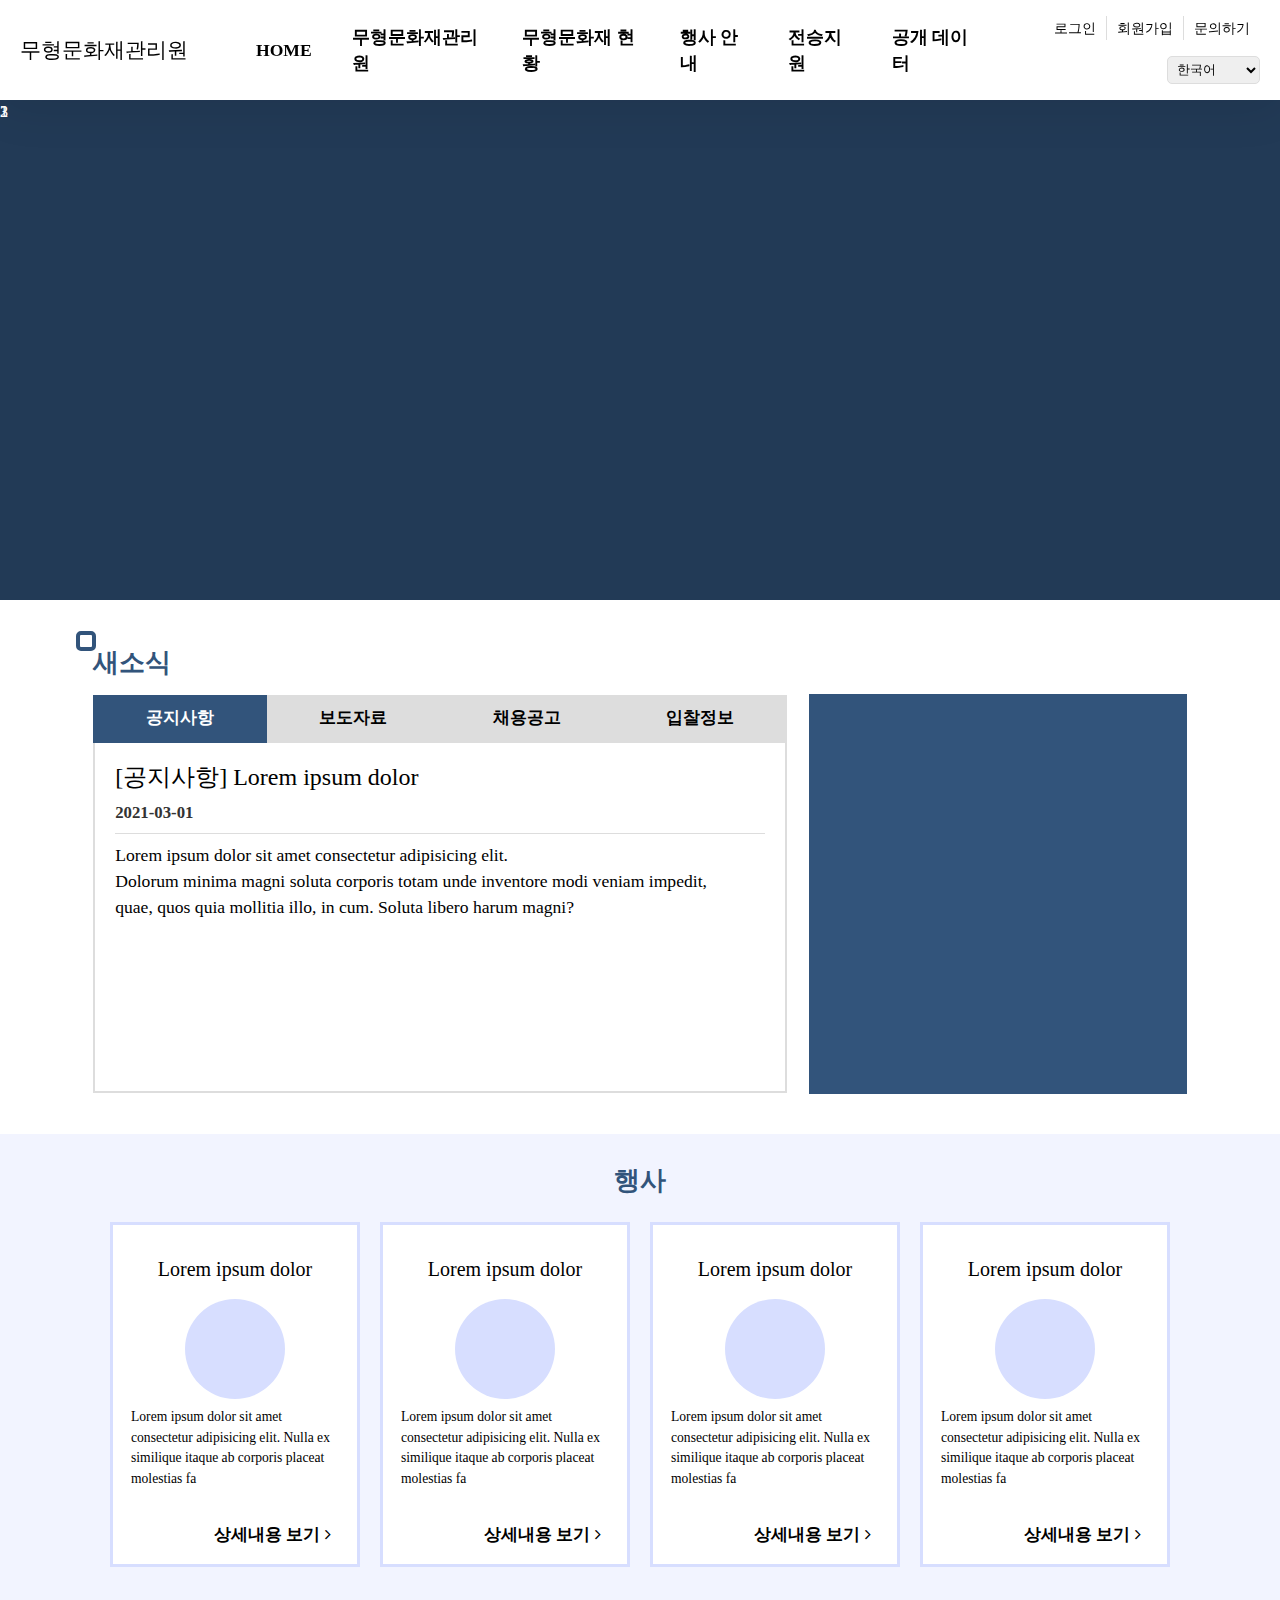
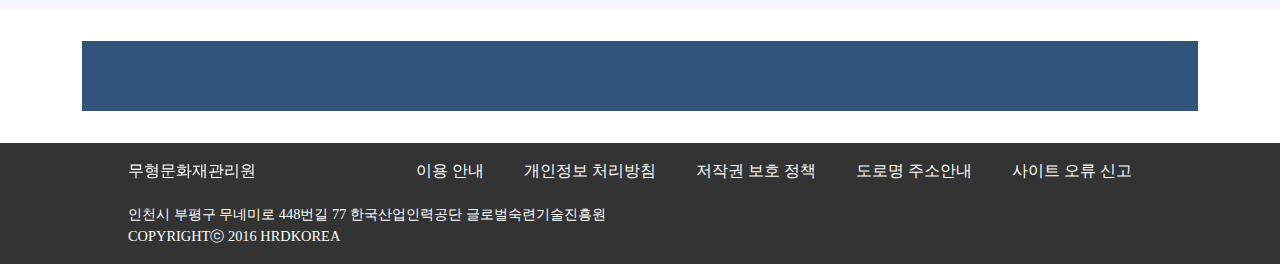
==== index.html @ b8578ac3 "history page" ====
<!DOCTYPE html>
<html lang="ko">
<head>
    <meta charset="UTF-8">
    <meta name="viewport" content="width=device-width, initial-scale=1.0">
    <title>무형문화재관리원</title>

    <!-- 부트스트랩 -->
    <link rel="stylesheet" href="resource/bootstrap/css/bootstrap.min.css">
    <!-- /부트스트랩 -->

    <!-- 폰트어썸 -->
    <link rel="stylesheet" href="resource/fontawesome/css/font-awesome.css">
    <!-- /폰트어썸 -->

    <!-- 스타일 -->
    <link rel="stylesheet" href="resource/css/style.css">
    <!-- /스타일 -->

</head>
<body>
    <div id="wrap">
        <!-- 헤더 -->
        <input type="checkbox" name="menu_open" id="menu_open" hidden>
        <header class="d-flex justify-content-between align-items-center">
            <a href="#" id="logo">무형문화재관리원</a>
            <!-- 네비게이션 -->
            <nav>
                <ul class="d-flex m-0 p-0">
                    <li class="nav_dep1">
                        <a href="index.html">HOME</a>
                    </li>
                    <li class="nav_dep1">
                        <a href="#">무형문화재관리원</a>
                        <ul class="nav_dep2">
                            <li><a href="#">소개</a></li>
                            <li>
                                <a href="#">일반현황</a>
                                <ul class="nav_dep3">
                                    <li><a href="#">설립목적</a></li>
                                    <li><a href="history.html">연혁</a></li>
                                    <li><a href="#">역할</a></li>
                                </ul>
                            </li>
                            <li><a href="#">주요업무계획</a></li>
                            <li><a href="#">조직 및 구성</a></li>
                            <li><a href="phone.html">전화번호</a></li>
                        </ul>
                    </li>
                    <li class="nav_dep1">
                        <a href="culture.html">무형문화재 현황</a>
                        <ul class="nav_dep2">
                            <li><a href="#">전통 공연ㆍ예술</a></li>
                            <li><a href="#">전통기술</a></li>
                            <li><a href="#">전통지식</a></li>
                            <li><a href="#">구전 전통 및 표현</a></li>
                            <li><a href="#">전통 생활관습</a></li>
                            <li><a href="#">의례ㆍ의식</a></li>
                            <li><a href="#">전통 놀이ㆍ무예</a></li>
                            <li><a href="sub1.html">전체 현황</a></li>
                        </ul>
                    </li>
                    <li class="nav_dep1">
                        <a href="#">행사 안내</a>
                        <ul class="nav_dep2">
                            <li>
                                <a href="#">공연</a>
                                <ul class="nav_dep3">
                                    <li><a href="sub2.html">월간 공연 일정</a></li>
                                    <li><a href="#">연간 공연 일정</a></li>
                                </ul>
                            </li>
                            <li>
                                <a href="#">전시</a>
                                <ul class="nav_dep3">
                                    <li><a href="#">관람 안내</a></li>
                                    <li><a href="#">전시실</a></li>
                                    <li><a href="#">디지털 체험관</a></li>
                                    <li><a href="#">기획 전시실</a></li>
                                </ul>
                            </li>
                            <li>
                                <a href="#">교육</a>
                                <ul class="nav_dep3">
                                    <li><a href="#">전문 교육</a></li>
                                    <li><a href="#">사회 교육</a></li>
                                    <li><a href="#">연간 교육일정</a></li>
                                </ul>
                            </li>
                        </ul>
                    </li>
                    <li class="nav_dep1">
                        <a href="#">전승지원</a>
                        <ul class="nav_dep2">
                            <li><a href="#">공방</a></li>
                            <li><a href="#">공예품 갤러리</a></li>
                            <li><a href="#">전수교육관 현황</a></li>
                        </ul>
                    </li>
                    <li class="nav_dep1">
                        <a href="#">공개 데이터</a>
                        <ul class="nav_dep2">
                            <li><a href="#">무형문화재 현황 조회</a></li>
                            <li><a href="#">공연 일정 조회</a></li>
                        </ul>
                    </li>
                </ul>
            </nav>
            <!-- /네비게이션 -->

            <!-- 유틸리티 -->
            <div id="util_area" class="d-flex">
                <ul class="util_menu d-flex align-items-center p-0">
                    <li><a href="#">로그인</a></li>
                    <li><a href="#">회원가입</a></li>
                    <li><a href="#">문의하기</a></li>
                </ul>
                <select id="util_language">
                    <option value="korea">한국어</option>
                    <option value="english">English</option>
                    <option value="china">中文(简体)</option>
                    <option value="japan">日本語</option>
                </select>
            </div>
            <!-- /유틸리티 -->

            <!-- 모바일 -->
            <label for="menu_open" class="main_480" id="menu_open_btn"><i class="fa fa-reorder"></i></label>
            <!-- /모바일 -->
        </header>
        <!-- /헤더 -->

        <!-- 비쥬얼영역 -->
        <div id="visual" class="main_page">
            <div class="visual_slide"></div>
            <div class="visual_slide"></div>
            <div class="visual_slide"></div>

            <div class="visual_bc"></div>

            <div class="visual_text">1</div>
            <div class="visual_text">2</div>
            <div class="visual_text">3</div>
        </div>
        <!-- /비쥬얼영역 -->

        <!-- 콘텐츠 -->
        <div class="content">
            <!-- 새소식 & 팝업 -->
            <div class="container d-flex flex-wrap justify-content-center">
                <!-- 새소식 -->
                <div class="content_wrap" id="main_notice_wrap">
                    <div class="content_title_box">
                        <h5>새소식</h5>
                    </div>
                    <div class="content_box" id="main_notice_area">
                        <input hidden type="radio" checked name="main_notice" value="notice_main" id="notice_main">
                        <input hidden type="radio" name="main_notice" value="notice_board" id="notice_board">
                        <input hidden type="radio" name="main_notice" value="notice_entry" id="notice_entry">
                        <input hidden type="radio" name="main_notice" value="notice_info" id="notice_info">

                        <div id="main_notice_nav">
                            <label for="notice_main">공지사항</label>
                            <label for="notice_board">보도자료</label>
                            <label for="notice_entry">채용공고</label>
                            <label for="notice_info">입찰정보</label>
                        </div>
                        <div id="main_notice_content">
                            <div data-type="main">
                                <div class="main_notice_header">
                                    <h5>[공지사항] Lorem ipsum dolor</h5>
                                    <p>2021-03-01</p>
                                </div>
                                <p>Lorem ipsum dolor sit amet consectetur adipisicing elit.<br>
                                    Dolorum minima magni soluta corporis totam unde inventore modi veniam impedit,<br>
                                    quae, quos quia mollitia illo, in cum. Soluta libero harum magni?
                                </p>
                            </div>

                            <div data-type="board">
                                <div class="main_notice_header">
                                    <h5>[보도자료] dolor</h5>
                                    <p>2021-03-11</p>
                                </div>
                                <p>Lorem ipsum adipisicing elit.<br>
                                    Dolorum minima magni soluta corporis totam unde inventore modi veniam impedit,<br>
                                    quae, quos qlo, in cum. Soluta libero harum magni?
                                </p>
                            </div>

                            <div data-type="entry">
                                <div class="main_notice_header">
                                    <h5>[채용공고] Lorem ipsum dolor amet consectetur</h5>
                                    <p>2021-03-15</p>
                                </div>
                                <p>Lorem ipsum dolor sit amet consectetur adipisicing elit.<br>
                                    Dolorum minima magni soluta corporis totam unde inventore modi veniam impedit,<br>
                                    quae, quos quia mollitia illo, in cum. Soluta libero harum magni?<br>
                                    quae, quos quia mollitia illo, in cum. Soluta libero harum magni?
                                </p>
                            </div>

                            <div data-type="info">
                                <div class="main_notice_header">
                                    <h5>[입찰정보] Lorem ipsum</h5>
                                    <p>2021-03-05</p>
                                </div>
                                <p>Lorem ipsum dolor sit amet consectetur adipisicing elit.<br>
                                    Dolorum minima magni soluta corporis totam unde inventore modi veniam impedit.
                                </p>
                            </div>

                        </div>
                    </div>
                </div>
                <!-- /새소식 -->

                <!-- 팝업 -->
                <div class="content_wrap" id="main_popup">
                    <div class="content_box">

                    </div>
                </div>
                <!-- /팝업 -->
            </div>

            <!-- 행사 -->
            <div class="main_event_wrap">
                <div class="content_wrap" id="main_event">
                    <div class="content_title_box">
                        <h5>행사</h5>
                    </div>
                    <div class="content_box container">
                        <div class="main_event_item">
                            <h5 class="main_title">Lorem ipsum dolor</h5>
                            <div class="main_event_body">
                                <div class="main_event_img">
                                    
                                </div>
                                <p>Lorem ipsum dolor sit amet consectetur adipisicing elit. Nulla ex similique itaque ab corporis placeat molestias fa</p>
                                <button class="main_event_btn">상세내용 보기 <i class="fa fa-angle-right ml-1"></i></button>
                            </div>
                        </div>
                        <div class="main_event_item">
                            <h5 class="main_title">Lorem ipsum dolor</h5>
                            <div class="main_event_body">
                                <div class="main_event_img">
                                    
                                </div>
                                <p>Lorem ipsum dolor sit amet consectetur adipisicing elit. Nulla ex similique itaque ab corporis placeat molestias fa</p>
                                <button class="main_event_btn">상세내용 보기 <i class="fa fa-angle-right ml-1"></i></button>
                            </div>
                        </div>
                        <div class="main_event_item">
                            <h5 class="main_title">Lorem ipsum dolor</h5>
                            <div class="main_event_body">
                                <div class="main_event_img">
                                    
                                </div>
                                <p>Lorem ipsum dolor sit amet consectetur adipisicing elit. Nulla ex similique itaque ab corporis placeat molestias fa</p>
                                <button class="main_event_btn">상세내용 보기 <i class="fa fa-angle-right ml-1"></i></button>
                            </div>
                        </div>
                        <div class="main_event_item">
                            <h5 class="main_title">Lorem ipsum dolor</h5>
                            <div class="main_event_body">
                                <div class="main_event_img">
                                    
                                </div>
                                <p>Lorem ipsum dolor sit amet consectetur adipisicing elit. Nulla ex similique itaque ab corporis placeat molestias fa</p>
                                <button class="main_event_btn">상세내용 보기 <i class="fa fa-angle-right ml-1"></i></button>
                            </div>
                        </div>
                    </div>
                </div>
            </div>
            <!-- /행사 -->

            <!-- 배너 -->
            <div class="container" id="main_banner">
                <div class="content_box">

                </div>
            </div>
            <!-- /배너 -->
        </div>
        <!-- /콘텐츠 -->

        <!-- 푸터 -->
        <footer>
            <a href="#" id="footer_logo">무형문화재관리원</a>
            <ul class="footer_menu">
                <li><a href="#">이용 안내</a></li>
                <li><a href="#">개인정보 처리방침</a></li>
                <li><a href="#">저작권 보호 정책</a></li>
                <li><a href="#">도로명 주소안내</a></li>
                <li><a href="#">사이트 오류 신고</a></li>
            </ul>
            <p id="copyright">인천시 부평구 무네미로 448번길 77 한국산업인력공단 글로벌숙련기술진흥원<br>COPYRIGHTⓒ 2016 HRDKOREA</p>
        </footer>
        <!-- /푸터 -->
    </div>
</body>
</html>
---- resource/css/style.css ----
@charset "UTF-8";
/* 초기화 */
*{
    margin: 0;
    padding: 0;
    color: #000;
    box-sizing: border-box;
    font-family: "나눔스퀘어";
}

a{text-decoration: none;color: #000;}
a:hover{text-decoration: none;color: inherit !important;}
ul,li{list-style: none;}
button,input{outline: none;}
.main_480{display: none;}
#wrap{position: relative;width: 100%;overflow: hidden;}

/* 헤더 */
header{
    position: fixed;
    top: 0;
    left: 0;
    background-color: #fff;
    box-shadow: 0 5px 50px rgba(0,0,0,0.1);
    height: 100px;
    width: 100%;
    padding: 0 20px;
    z-index: 100;
}

#logo{font-size: 1.3em;}

/* 네비게이션 */
header > nav{
    height: 100%;
    width: 760px;
    justify-content: space-around;
}

header > nav > ul{height: 100%;}
.nav_dep1{position: relative;}
.nav_dep1 > a{
    display: inline-block;
    margin: 0 20px;
    font-weight: bold;
    font-size: 1.1em;
    transition: .3s;
    height: 100%;
    display: flex;
    justify-content: center;
    align-items: center;
}

.nav_dep1:hover > a{color: #32547B !important;}
.nav_dep2{
    position: fixed;
    background-color: #FAFAFA;
    top:100px;
    left: 0;
    padding:0 calc(50% - 420px);
    width: 100%;
    height: 0;
    overflow: hidden;
    transition: height 0.5s;
    display: flex;
    align-items: flex-start;
    flex-wrap: wrap;
}

.nav_dep1:hover .nav_dep2{height: 340px;border-top: 1px solid #ddd;border-bottom:5px solid #32547B;}
.nav_dep2 > li{
    display: inline-block;
    margin: 20px 0;
    padding:0 20px;
    font-weight: bold;
    width: 210px;
    height: 130px;
    border-right: 1px solid #ddd;
}

.nav_dep2 > li:nth-child(4){border: none;}
.nav_dep2 > li:last-child{border: none;}
.nav_dep2 > li > a{transition: .3s;width: 100%;display: block;font-size: 1.15em;}
.nav_dep2 > li > a:hover{opacity: 0.5;}
.nav_dep3{padding-left: 0.5rem;margin-top: 0.5rem;}
.nav_dep3 > li{font-weight: normal;}
.nav_dep3 > li > a{transition: .3s;display: block;width: 100%;font-size: 0.9em;}
.nav_dep3 > li > a:hover{color: #F9CB49 !important;}

/* 유틸리티 */
.util_menu > li{padding: 0 10px;border-right: 1px solid #ddd;}
.util_menu > li > a{font-size: 0.9em;transition: .3s;}
.util_menu > li:last-child{border: none;}
.util_menu > li > a:hover{color: #000; opacity: 0.5;}

#util_language{padding: 5px;border: 1px solid #ddd;border-radius: 5px;outline: none; cursor: pointer;font-size: 0.8em;font-family: "나눔스퀘어라운드" !important;}
option{font-family: "나눔스퀘어라운드" !important;}

/* 모바일 */
#util_area{flex-direction: column; align-items: flex-end;}
#menu_open_btn{cursor: pointer;transition: .3s;}
#menu_open_btn:hover{opacity: 0.5;}
#menu_open_btn > i{font-size: 2.5em;}

@media screen and (max-width:1160px){
    .main_480{display: block;}
    header > nav{
        position: fixed;
        top: 100px;
        right: -400px;
        background-color: #FAFAFA;
        width: 400px;
        height: 100%;
        transition: .3s;
    }

    header > nav > ul{
        flex-direction: column !important;
        align-items: flex-start !important;
        justify-content: flex-start !important;
    }

    .nav_dep1{width: 50%;}
    .nav_dep1 > a{
        height: auto;
        justify-content: flex-start;
        margin: 20px 30px;
    }

    .nav_dep2{
        position: relative;
        padding: 0 20px;
        top: 10px;
        border-bottom: none !important;
        flex-wrap: nowrap;
        flex-direction: column;
    }

    .nav_dep2:hover{height: 340px;}
    .nav_dep2 > li > a{font-size:1.05em;}
    .nav_dep2 > li{
        margin: 5px 0;
        padding: 0;
        height: auto;
        border: none;
    }

    #util_area{
        position: fixed;
        bottom: 0;
        right: -400px;
        width: 400px;
        background-color: #eee;
        flex-direction: row;
        justify-content: flex-end;
        align-items: center;
        padding: 20px;
        transition: .3s;
    }

    .util_menu{margin: 0 10px;}

    #menu_open:checked ~ header nav{right: 0;}
    #menu_open:checked ~ header #util_area{right: 0;}
}

/* 슬라이드 */
@keyframes image{
    0%{opacity: 0;}
    23.80952380952381%{opacity: 0;}
    33.333333333333336%{opacity: 1;}
    57.142857142857146%{opacity: 1;}
    66.66666666666667%{opacity: 0;}
    100%{opacity: 0;}
}

@keyframes text{
    0%{opacity: 0;}
    23.80952380952381%{top: -20px;opacity: 0;}
    33.333333333333336%{top:0;opacity: 1;}
    57.142857142857146%{top:0;opacity: 1;}
    66.66666666666667%{top: -20px;opacity: 0;}
    100%{opacity: 0;}
}

/* 비쥬얼 영역 */
#visual{
    width: 100%;
    height: 250px;
    margin-top: 100px;
    position: relative;
    overflow: hidden;
    background-color: #32547B;
}

#visual.main_page{height: 500px;}

#visual_text{
    position: absolute;
    width: 100%;
    height: 100%;
    background-color: rgba(0,0,0,0.3);
    color: #fff;
    font-size: 1.5em;
    text-align: center;
    line-height: 250px;
}

#visual_text > i{color: #fff;}

#visual > *{
    position: absolute;
    top: 0;
    left: 0;
    width: 100%;
    height: 100%;
    overflow: hidden;
}

.visual_slide{animation: image 10.5s infinite;}
.visual_bc{background-color: rgba(0,0,0,0.3);z-index: 5;}
.visual_slide:nth-child(1){animation-delay: -3.5s;background-color: #F34E4E;}
.visual_slide:nth-child(2){animation-delay:0;background-color: #F9CB49;}
.visual_slide:nth-child(3){animation-delay:-7s;background-color: #32547B;}
.visual_text{animation: text 10.5s infinite;color: #fff;z-index: 10;}
.visual_text:nth-child(5){animation-delay:-3.5s;}
.visual_text:nth-child(6){animation-delay:0s;}
.visual_text:nth-child(7){animation-delay:-7s;}

/* 콘텐츠 */
.content{
    width: 100%;
    position: relative;
    padding: 1em 0;
}

.content_wrap{
    padding: 2em 0.7em;
    position: inherit;
}

.content_title_box{width: 100%;margin-bottom: 1em;}
.content_title_box > h5{font-size: 1.6em;font-weight: bold;position: relative;color: #32547B;}
.content_title_box > h5::before{
    content: '';
    width: 20px;
    height: 20px;
    border: 4px solid #32547B;
    border-radius: 5px;
    position: absolute;
    top: -17px;
    left: -17px;
}

.content_box{position: relative;width: 100%;}

/* 새소식 */
#main_notice_wrap{width: calc(100% - 400px); min-width: 400px;}
#main_notice_area{overflow: hidden;display: inline-block;height: 400px;}
#main_notice_nav{display: flex;height: 50px;}
#main_notice_nav > label{
    font-size: 1.05em;
    font-weight: bold;
    padding: 10px 0px;
    cursor: pointer;
    transition: .3s;
    width: calc(100% / 4);
    text-align: center;
    background-color: #ddd;
}

#main_notice_nav > label:hover{opacity: 0.5;}
#main_notice_content{
    position: relative;
    min-height: 350px;
    border:2px solid #ddd;
    border-top: none;
    margin-top: -2px;
}

#main_notice_content > div{
    position: absolute;
    background-color: #fff;
    width: 100%;
    height: 100%;
    transition: 0.3s;
    top: 0;
    left: 0;
    padding: 20px;
    opacity: 0;
}

.main_notice_header{
    margin-bottom: 0.5em;
    padding-bottom: 0.5em;
    border-bottom: 1px solid #ddd;
}

.main_notice_header > h5{font-size: 1.5em;}
.main_notice_header > p{margin: 0;font-size: 1.05em; font-weight: bold;color: #333;}
#main_notice_content > div > p{font-size: 1.1em;}

input[value="notice_main"]:checked ~ #main_notice_nav > label[for="notice_main"]{background-color: #32547B;color: #fff;}
input[value="notice_board"]:checked ~ #main_notice_nav > label[for="notice_board"]{background-color: #32547B;color: #fff;}
input[value="notice_entry"]:checked ~ #main_notice_nav > label[for="notice_entry"]{background-color: #32547B;color: #fff;}
input[value="notice_info"]:checked ~ #main_notice_nav > label[for="notice_info"]{background-color: #32547B;color: #fff;}

input[value="notice_main"]:checked ~ #main_notice_content > div[data-type="main"]{opacity: 1;}
input[value="notice_board"]:checked ~ #main_notice_content > div[data-type="board"]{opacity: 1;}
input[value="notice_entry"]:checked ~ #main_notice_content > div[data-type="entry"]{opacity: 1;}
input[value="notice_info"]:checked ~ #main_notice_content > div[data-type="info"]{opacity: 1;}

/* 팝업 */
#main_popup{width: 100%;max-width: 400px;}
#main_popup > .content_box{
    margin-top: calc(30px + 1em);
    background-color: #32547B;
    height: 400px;
}

/* 행사 */
.main_event_wrap{background-color: #F2F4FF;}
#main_event > .content_title_box > h5{text-align: center;}
#main_event > .content_title_box > h5::before{display: none;}
#main_event > .content_box{
    display: flex;
    align-items: center;
    justify-content: center;
    flex-wrap: wrap;
}

.main_event_item{
    width: 20%;
    min-width: 250px;
    padding: 2em 0.5em;
    padding-bottom: 0;
    border: 3px solid #D7DEFF;
    margin: 10px;
    cursor: pointer;
    background-color: #fff;
    transition: 0.3s;
}

.main_event_item:hover{border-color: #32547B;}

.main_title{text-align: center;padding-bottom: 0.5em;}
.main_event_body{width: 100%;padding: 0 10px;}
.main_event_img{
    width: 100px;
    height: 100px;
    border-radius: 100%;
    background-color: #D7DEFF;
    margin: 0.5em auto;
}

.main_event_body > p{font-size: 0.85em;}
.main_event_btn{
    width: 100%;
    border: none;
    background-color: rgba(0, 0, 0, 0);
    font-weight: bold;
    font-size: 1.05em;
    text-align: right;
    padding: 1em 0.5em;
    cursor: pointer;
    transition: 0.3s;
}

.main_event_btn:hover{opacity: 0.5;}

/* 배너 */
#main_banner{margin: 2em auto 1em auto;}
#main_banner > .content_box{
    position: relative;
    background-color: #32547B;
    height: 70px;
    width: 100%;
}

/* 푸터 */
footer{
    width: 100%;
    background-color: #333;
    display: flex;
    justify-content: space-between;
    flex-wrap: wrap;
    padding: 0 10%;
}

footer *{color: #fff;}
#footer_logo{filter: brightness(400%);padding-top: 1em;}
.footer_menu{display: flex;flex-wrap: wrap;margin:0; padding: 0; padding-top: 1em; justify-content: space-between;}
.footer_menu > li {padding: 0 20px;}
.footer_menu > li > a{display: block;width: 100%;transition: .3s;}
.footer_menu > li > a:hover{opacity: 0.5;}
#copyright{width: 100%;margin-top: 1.5em;font-size: 0.9em;}

/* sub1 page */
#content_status_table{margin: 2em 0;border-top: 5px solid #32547B;}
#content_status_table tr > *:nth-child(1){width: 50px;}
#content_status_table tr > *:nth-child(2){width: 20%;}
#content_status_table tr > *:nth-child(3){width: calc(80% - 50px);}
#content_status_table th{font-size: 1.25em; padding: 10px;}
#content_status_table td{padding: 10px; font-size: 1.05em;}
#content_status_table tbody tr{border-bottom: 1px solid #ddd;}
#content_status_table tbody tr:first-child{border-top: 1px solid #ddd;}
#content_status_table tbody tr:last-child{border-bottom: none;}

/* sub2 page */
#month_calendar_header{
    width: 100%;
    display: flex;
    justify-content: center;
    align-items: center;
    border-bottom: 5px solid #32547B;
    padding-bottom: 0.5em;
}

.month_calendar_btn{
    border: none;
    width: 50px;
    height: 50px;
    border-radius: 100%;
    background-color: rgba(0,0,0,0);
    font-weight: bold;
    font-size: 1.5em;
    margin: 0 2em;
    transition: .3s;
}

.month_calendar_btn:hover{background-color: #EBEFFF;}
#month_calendar_header > h5{font-size: 1.5em;font-weight: bold;}
#month_calendar_table{width: 100%;}
#month_calendar_table tr{border-bottom: 1px solid #ddd;}
#month_calendar_table tbody tr:last-child{border-bottom: none;}
#month_calendar_table tr > *{padding: 1em 0 4.5em 0.5em ;width: calc(100% / 7);cursor: pointer;transition: .3s;}
#month_calendar_table tr > *:hover{background-color: #EBEFFF;}
#month_calendar_table tr > *:first-child{color: #F03C3C;}
#month_calendar_table tr > *:last-child{color: #3F598A;}
#month_calendar_table th{font-size: 1.2em;padding-bottom: 1em;}
#month_calendar_table td.hide{opacity: 0.5;background-color: #eee;}
#month_calendar_table td{font-size: 1.05em;}

/* B */
/* history */
#history_header{
    width: 100%;
    display: flex;
    flex-direction: column;
    align-items: flex-end;
    justify-content: center;
}

#history_add_btn{
    border: 2px solid #3F598A;
    color: #3F598A;
    padding: 8px 20px;
    background-color: rgba(0, 0, 0, 0);
    font-size: 1.05em;
    margin: 0.5em 0;
}

#history_nav{
    width: 100%;
    display: flex;
    justify-content: center;
    align-items: center;
}

.history_nav_item{
    width: calc(100% / 5);
    padding: 10px;
    text-align: center;
    background-color: #ddd;
    font-size: 1.2em;
    cursor: pointer;
    transition: 0.3s;
}

.history_nav_item.select{color: #fff; background-color: #32547B;}
.history_nav_item:hover{opacity: 0.5;}
#history_area{display: flex;}
#history_title{
    width: 150px;
    margin: 30px 1em;
    padding: 1em 0;
    font-size: 1.7em;
    font-weight: bold;
    color: #32547B;
    border-right: 2px solid #32547B;
}

#history_list{
    width: calc(100% - 150px);
    margin: 30px 1em;
}

.history_item{
    display: flex;
    justify-content: space-between;
    align-items: center;
    padding: 1em;
    border-bottom: 1px solid #ddd;
}

.history_item:last-child{border: none;}
.history_item_body{display: flex;align-items: center;}
.history_item_since{
    font-size: 1.15em;
    font-weight: bold;
    color: #596B8D;
}

.history_item_content{
    margin-left: 1em;
    margin-bottom: 0;
    font-size: 1.1em;
}

.history_btn{
    border: 2px solid #6380E1;
    color: #6380E1;
    padding: 8px 20px;
    background-color: rgba(0, 0, 0, 0);
    font-size: 0.95em;
    transition: .3s;
}

.history_btn:hover{opacity: 0.5;}
.history_del_btn{border-color: #FF6E6E;color: #FF6E6E;}
#history label{font-size: 1.05em;}
#history .form-group{margin: 0.7em 0;}
#history label span{color: #F03C3C;margin-right: 0.2em;font-weight: bold;}
#history .form-control{font-size: 1.05em;}
.noData{width: 100%;padding: 1em; font-size: 1.05em;font-weight: bold;text-align: center;background-color: #eee;height: 100%;display: flex;justify-content: center;align-items: center;}

/* 모달 */
.modal-footer,.modal-header{border: 0;}
.modal-body{padding-top: 0;}
.modal-content{border: none;border-radius: 0;border-top: 10px solid #32547B;}
.modal_btn{
    padding: 8px 30px;
    border: 2px solid #555;
    color: #555;
    background-color: rgba(0, 0, 0, 0);
    font-size: 0.95em;
    transition: .3s;
}

.modal_btn:hover{opacity: 0.5;}
.modal_btn.blue{color: #32547B;border-color: #32547B;}
.modal_btn.red{color: #F34E4E;border-color: #F34E4E;}

/* 전화번호 */
#phone_header{
    width: 100%;
    display: flex;
    justify-content: center;
    align-items: center;
    margin: 1em 0;
}

.phone_item{
    padding:10px 18px;
    background-color: #ddd;
    font-size: 1.15em;
    font-weight: bold;
    text-align: center;
    cursor: pointer;
    transition: .3s;
}

.phone_item.select{background-color: #32547B;color: #fff;}
.phone_item:hover{opacity: 0.5;}
.phone_list_item{width: 100%;margin: 2em 0;}
.phone_list_title{
    width: 100%;
    padding-bottom: 0.5em;
    margin-bottom: 0.5em;
    border-bottom: 2px solid #32547B;
}

.phone_list_title > h5{font-size: 1.3em;}
.phone_list_body{
    display: flex;
    flex-wrap: wrap;
    padding: 0.5em 0;
    margin: 0.5em 0;
}

.phone_list_body_item{
    padding: 0.8em;
    border: 2px solid #ddd;
    margin:0.7em;
    cursor: pointer;
    transition: .3s;
}

.phone_list_body_item:hover{border-color: #32547B;}
.phone_list_body_item > span{font-size: 1.05em;}
.phone_list_body_item > .phone_number{
    margin-left: 1em;
    padding-left: 1em;
    border-left: 1px solid #ddd;
    border-color: inherit;
}
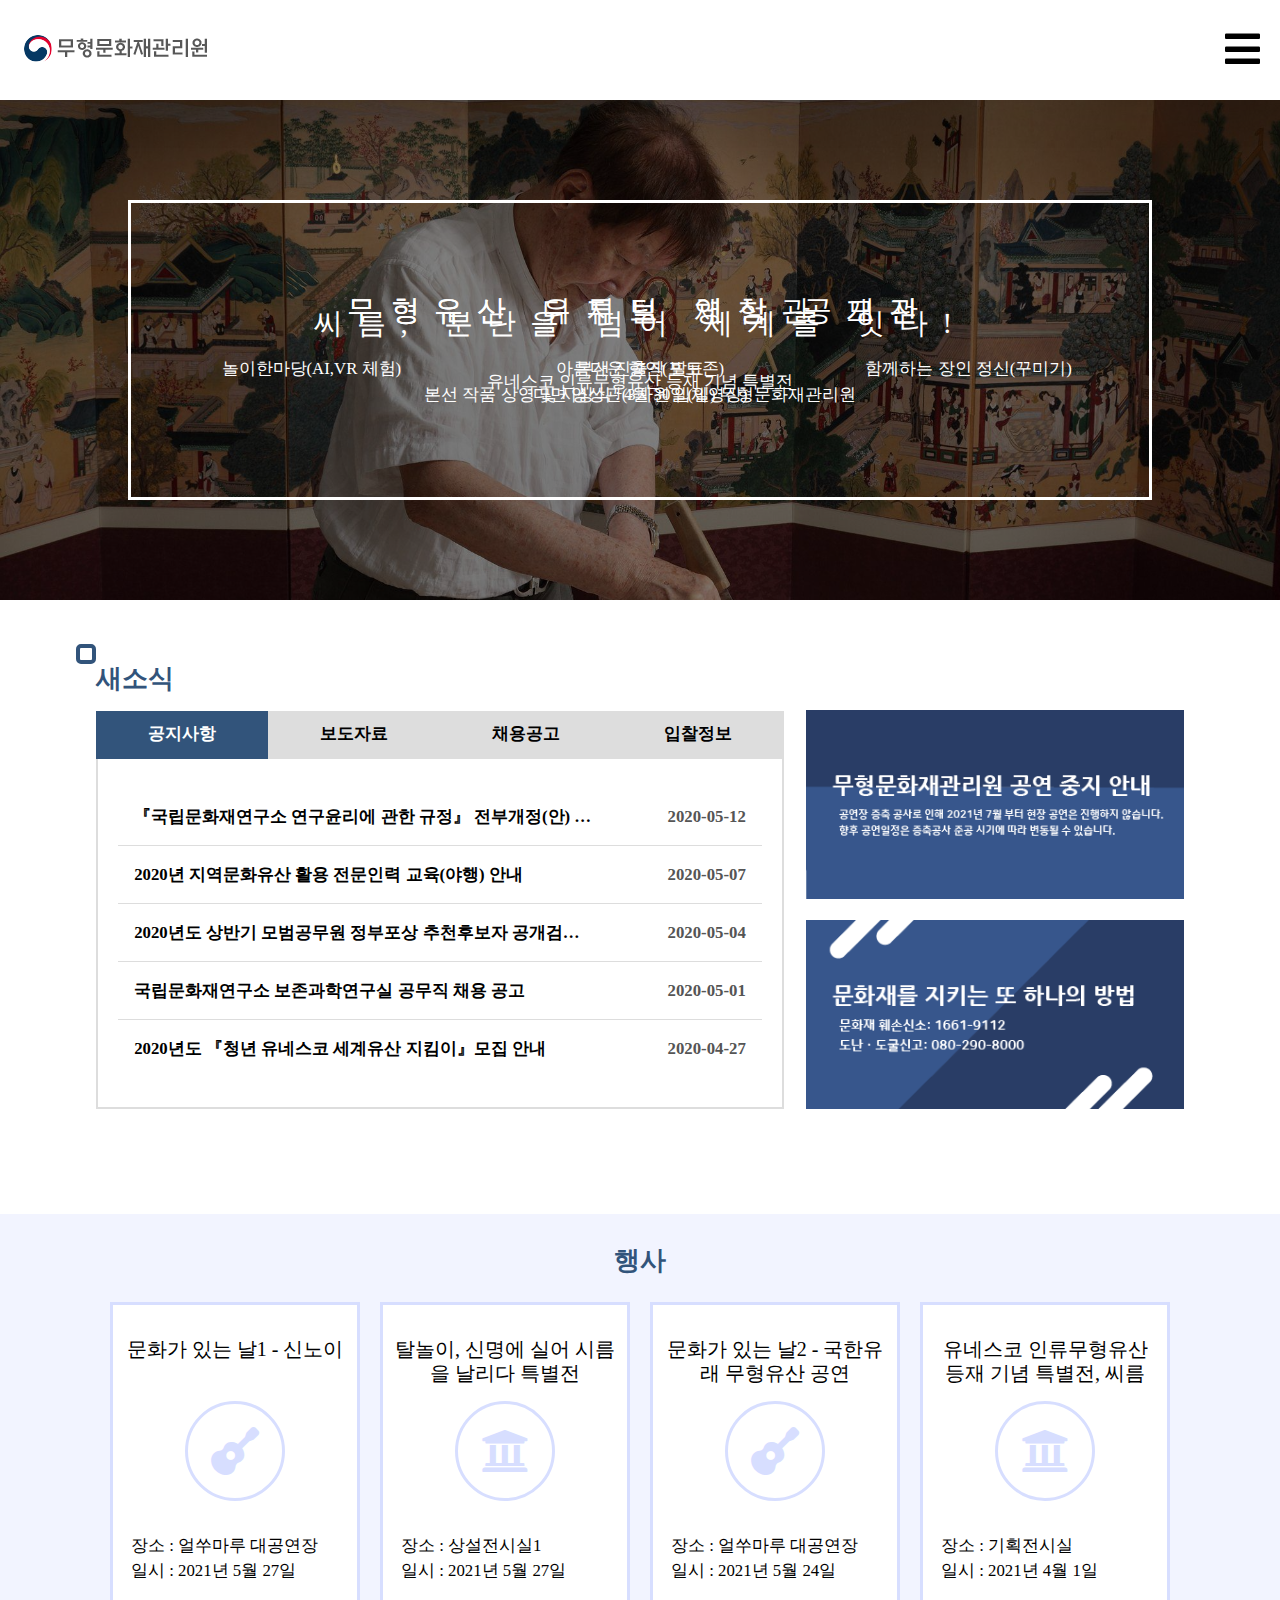
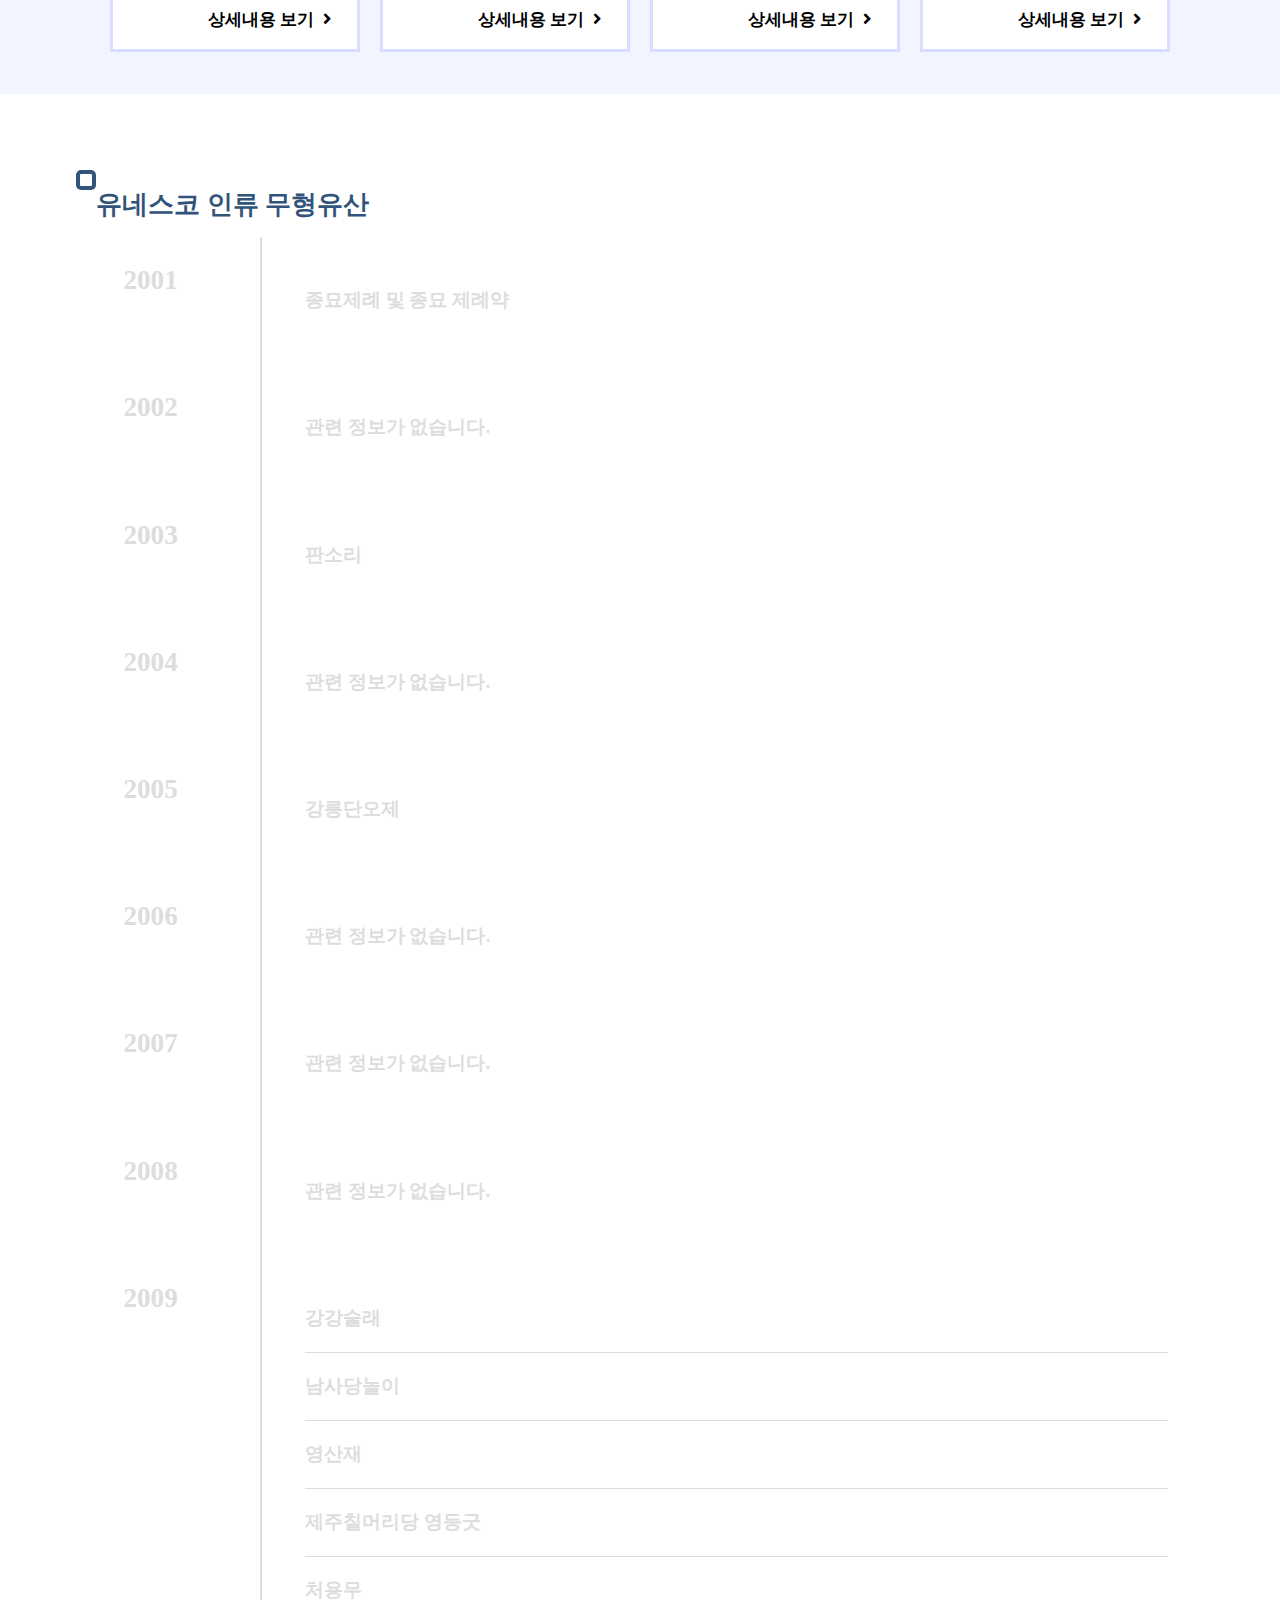
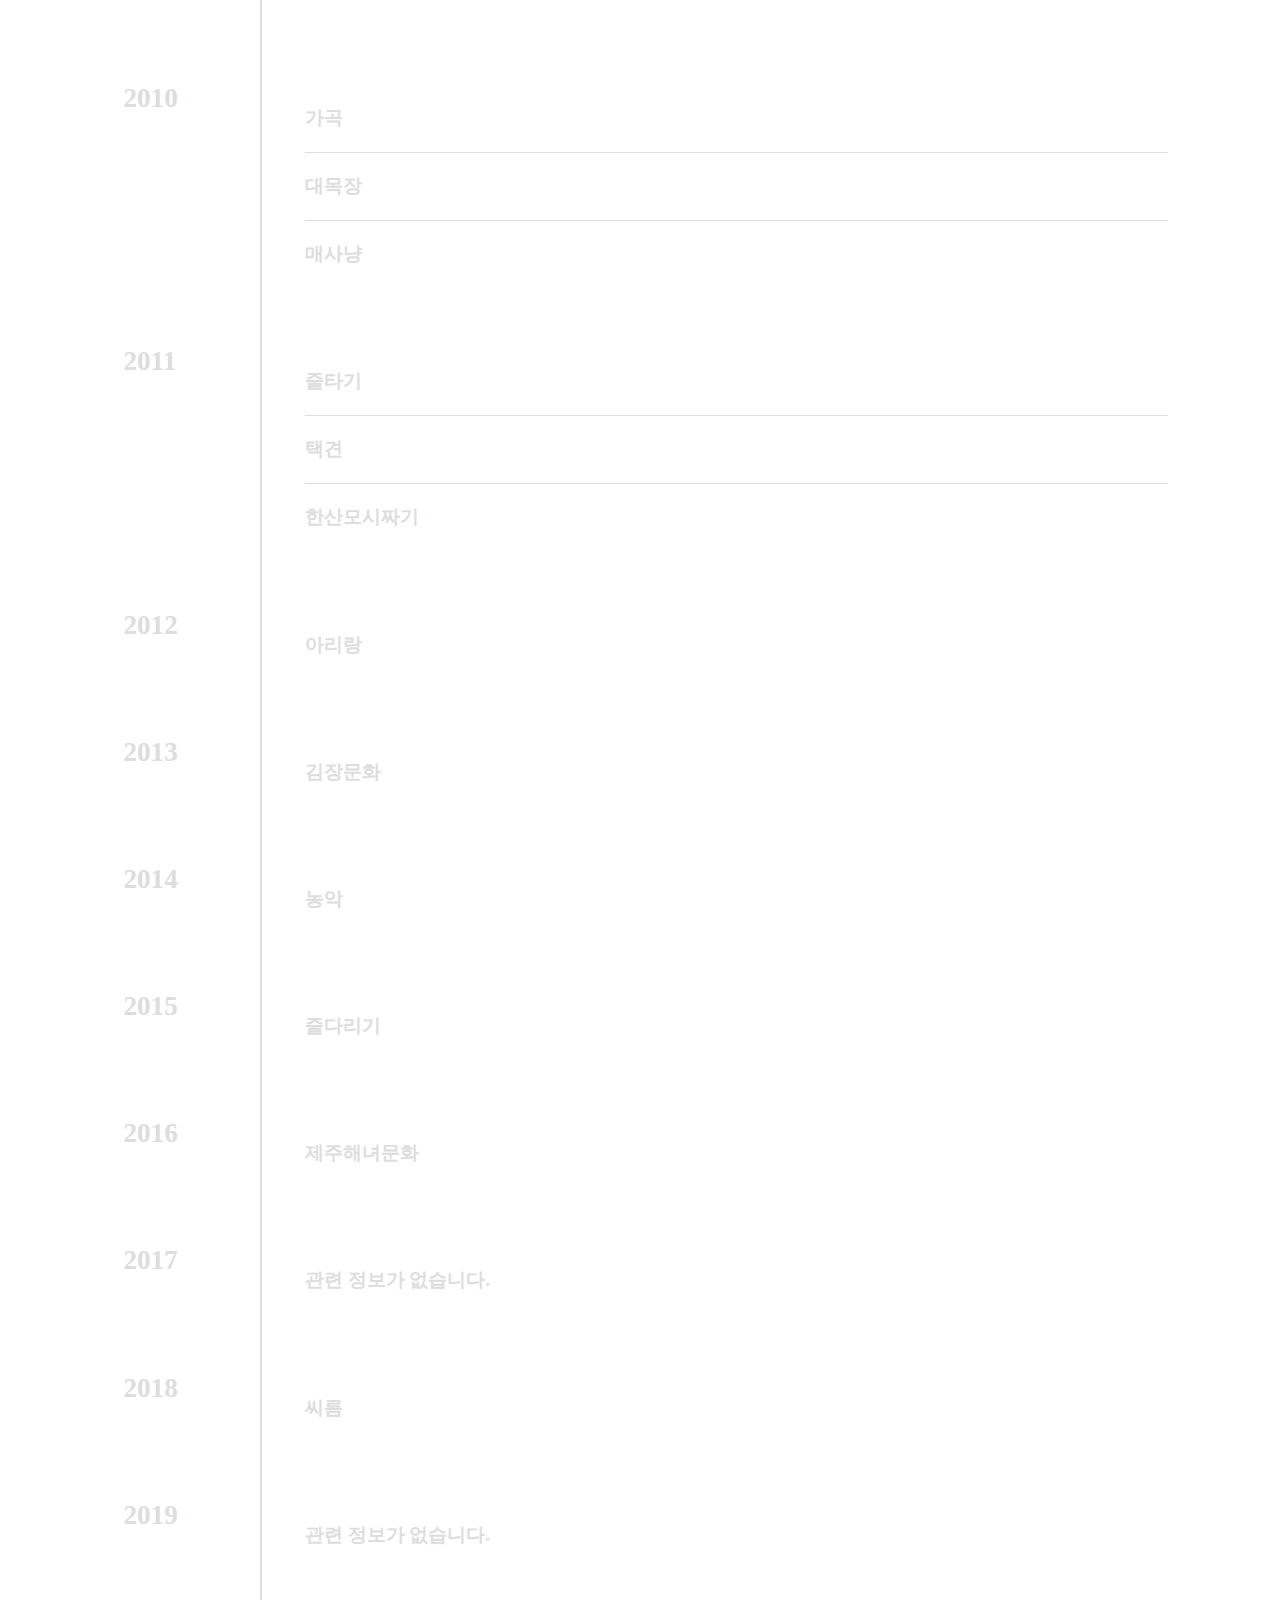
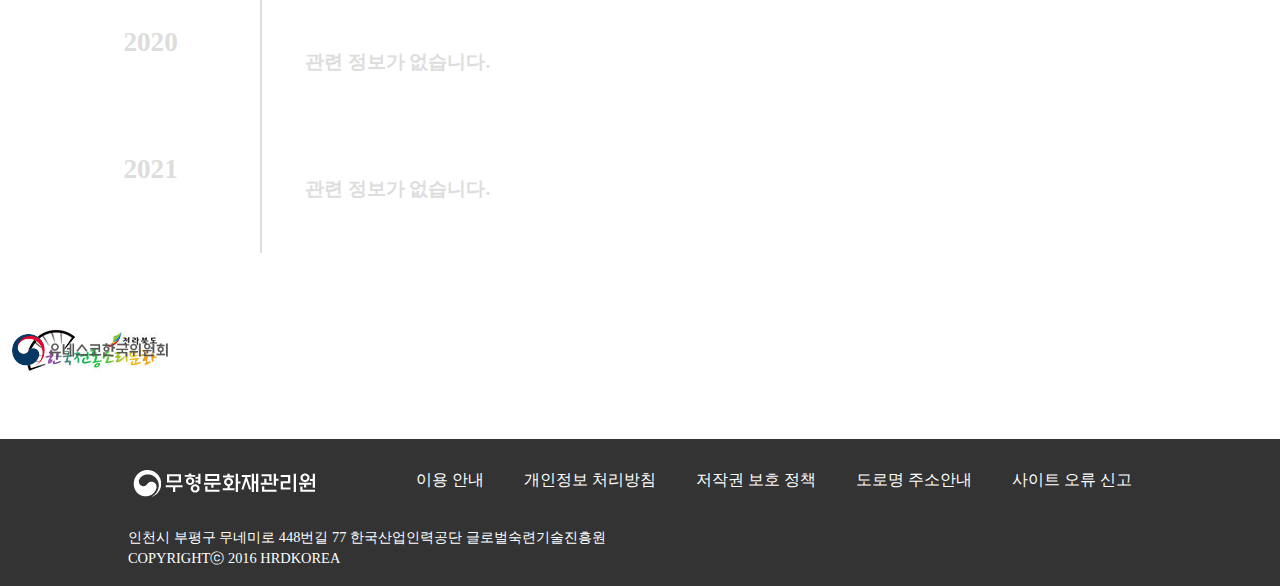
==== commit d15b3a0d: "B moule" ====
--- a/index.html
+++ b/index.html
@@ -5,12 +5,14 @@
     <meta name="viewport" content="width=device-width, initial-scale=1.0">
     <title>무형문화재관리원</title>
 
+    <script src="resource/js/jquery-3.5.1.js"></script>
     <!-- 부트스트랩 -->
     <link rel="stylesheet" href="resource/bootstrap/css/bootstrap.min.css">
+    <script src="resource/bootstrap/js/bootstrap.bundle.js"></script>
     <!-- /부트스트랩 -->
 
     <!-- 폰트어썸 -->
-    <link rel="stylesheet" href="resource/fontawesome/css/font-awesome.css">
+    <link rel="stylesheet" href="resource/fontawesome/css/all.css">
     <!-- /폰트어썸 -->
 
     <!-- 스타일 -->
@@ -23,12 +25,12 @@
         <!-- 헤더 -->
         <input type="checkbox" name="menu_open" id="menu_open" hidden>
         <header class="d-flex justify-content-between align-items-center">
-            <a href="#" id="logo">무형문화재관리원</a>
+            <a href="index.html" id="logo"></a>
             <!-- 네비게이션 -->
             <nav>
                 <ul class="d-flex m-0 p-0">
                     <li class="nav_dep1">
-                        <a href="index.html">HOME</a>
+                        <a href="/index.html">HOME</a>
                     </li>
                     <li class="nav_dep1">
                         <a href="#">무형문화재관리원</a>
@@ -38,17 +40,17 @@
                                 <a href="#">일반현황</a>
                                 <ul class="nav_dep3">
                                     <li><a href="#">설립목적</a></li>
-                                    <li><a href="history.html">연혁</a></li>
+                                    <li><a href="/history.html">연혁</a></li>
                                     <li><a href="#">역할</a></li>
                                 </ul>
                             </li>
                             <li><a href="#">주요업무계획</a></li>
                             <li><a href="#">조직 및 구성</a></li>
-                            <li><a href="phone.html">전화번호</a></li>
+                            <li><a href="/phone.html">전화번호</a></li>
                         </ul>
                     </li>
                     <li class="nav_dep1">
-                        <a href="culture.html">무형문화재 현황</a>
+                        <a href="/culture.html">무형문화재 현황</a>
                         <ul class="nav_dep2">
                             <li><a href="#">전통 공연ㆍ예술</a></li>
                             <li><a href="#">전통기술</a></li>
@@ -57,7 +59,7 @@
                             <li><a href="#">전통 생활관습</a></li>
                             <li><a href="#">의례ㆍ의식</a></li>
                             <li><a href="#">전통 놀이ㆍ무예</a></li>
-                            <li><a href="sub1.html">전체 현황</a></li>
+                            <li><a href="#">전체 현황</a></li>
                         </ul>
                     </li>
                     <li class="nav_dep1">
@@ -66,7 +68,7 @@
                             <li>
                                 <a href="#">공연</a>
                                 <ul class="nav_dep3">
-                                    <li><a href="sub2.html">월간 공연 일정</a></li>
+                                    <li><a href="/sub2.html">월간 공연 일정</a></li>
                                     <li><a href="#">연간 공연 일정</a></li>
                                 </ul>
                             </li>
@@ -125,22 +127,43 @@
             <!-- /유틸리티 -->
 
             <!-- 모바일 -->
-            <label for="menu_open" class="main_480" id="menu_open_btn"><i class="fa fa-reorder"></i></label>
+            <label for="menu_open" class="main_480" id="menu_open_btn"><i class="fas fa-bars"></i></label>
             <!-- /모바일 -->
         </header>
         <!-- /헤더 -->
 
         <!-- 비쥬얼영역 -->
         <div id="visual" class="main_page">
-            <div class="visual_slide"></div>
-            <div class="visual_slide"></div>
-            <div class="visual_slide"></div>
+            <div class="visual_slide"><img src="resource/image/visual1.jpg" alt="visual_img"></div>
+            <div class="visual_slide"><img src="resource/image/visual2.jpg" alt="visual_img"></div>
+            <div class="visual_slide"><img src="resource/image/visual3.jpg" alt="visual_img"></div>
 
             <div class="visual_bc"></div>
 
-            <div class="visual_text">1</div>
-            <div class="visual_text">2</div>
-            <div class="visual_text">3</div>
+            <div class="visual_text">
+                <div class="visual_text_box">
+                    <h5 class="visual_title">무형유산 디지털 체험관 개관 </h5>
+                    <div>
+                        <p>놀이한마당(AI,VR 체험)</p>
+                        <p>아름다운 향연(포토존)</p>
+                        <p>함께하는 장인 정신(꾸미기)</p>
+                        <p>다면 영상관(3차원 입체영상)</p>
+                    </div>
+                </div>
+            </div>
+            <div class="visual_text">
+                <div class="visual_text_box">
+                    <h5 class="visual_title">씨름, 분단을 넘어 세계를 잇다!</h5>
+                    <p>유네스코 인류무형유산 등재 기념 특별전</p>
+                </div>
+            </div>
+            <div class="visual_text">
+                <div class="visual_text_box">
+                    <h5 class="visual_title">무형유산 유튜브 영상 공모전</h5>
+                    <p>본선 진출작 발표</p>
+                    <p>본선 작품 상영 및 시상식 : 4월 30일(일) 무형문화재관리원</p>
+                </div>
+            </div>
         </div>
         <!-- /비쥬얼영역 -->
 
@@ -167,47 +190,76 @@
                         </div>
                         <div id="main_notice_content">
                             <div data-type="main">
-                                <div class="main_notice_header">
-                                    <h5>[공지사항] Lorem ipsum dolor</h5>
-                                    <p>2021-03-01</p>
-                                </div>
-                                <p>Lorem ipsum dolor sit amet consectetur adipisicing elit.<br>
-                                    Dolorum minima magni soluta corporis totam unde inventore modi veniam impedit,<br>
-                                    quae, quos quia mollitia illo, in cum. Soluta libero harum magni?
-                                </p>
+                                <div class="main_notice_item">
+                                    <p class="main_notice_title">『국립문화재연구소 연구윤리에 관한 규정』 전부개정(안) 행정예고</p>
+                                    <span class="main_notice_date">2020-05-12</span>
+                                </div>
+                                <div class="main_notice_item">
+                                    <p class="main_notice_title">2020년 지역문화유산 활용 전문인력 교육(야행) 안내</p>
+                                    <span class="main_notice_date">2020-05-07</span>
+                                </div>
+                                <div class="main_notice_item">
+                                    <p class="main_notice_title">2020년도 상반기 모범공무원 정부포상 추천후보자 공개검증 안내</p>
+                                    <span class="main_notice_date">2020-05-04</span>
+                                </div>
+                                <div class="main_notice_item">
+                                    <p class="main_notice_title">국립문화재연구소 보존과학연구실 공무직 채용 공고</p>
+                                    <span class="main_notice_date">2020-05-01</span>
+                                </div>
+                                <div class="main_notice_item">
+                                    <p class="main_notice_title">2020년도 『청년 유네스코 세계유산 지킴이』모집 안내</p>
+                                    <span class="main_notice_date">2020-04-27</span>
+                                </div>
                             </div>
 
                             <div data-type="board">
-                                <div class="main_notice_header">
-                                    <h5>[보도자료] dolor</h5>
-                                    <p>2021-03-11</p>
-                                </div>
-                                <p>Lorem ipsum adipisicing elit.<br>
-                                    Dolorum minima magni soluta corporis totam unde inventore modi veniam impedit,<br>
-                                    quae, quos qlo, in cum. Soluta libero harum magni?
-                                </p>
+                                <div class="main_notice_item">
+                                    <p class="main_notice_title">국립무형유산원, 제2 상설전시실 재개관과 무형유산 디지털 체험관 개관</p>
+                                    <span class="main_notice_date">2020-05-06</span>
+                                </div>
+                                <div class="main_notice_item">
+                                    <p class="main_notice_title">문화재청 소관 실내관람시설 6일(수)부터 재개관</p>
+                                    <span class="main_notice_date">2020-05-01</span>
+                                </div>
+                                <div class="main_notice_item">
+                                    <p class="main_notice_title">‘씨름’특집 다큐멘터리, 제53회 휴스턴 국제영화제 금상 수상</p>
+                                    <span class="main_notice_date">2020-04-28</span>
+                                </div>
+                                <div class="main_notice_item">
+                                    <p class="main_notice_title">국립고궁박물관·궁능 실내 관람시설 등 휴관 추가 연장</p>
+                                    <span class="main_notice_date">2020-04-23</span>
+                                </div>
+                                <div class="main_notice_item">
+                                    <p class="main_notice_title">문화재청, 궁중문화축전ㆍ종묘대제 하반기 개최</p>
+                                    <span class="main_notice_date">2020-04-13</span>
+                                </div>
                             </div>
 
                             <div data-type="entry">
-                                <div class="main_notice_header">
-                                    <h5>[채용공고] Lorem ipsum dolor amet consectetur</h5>
-                                    <p>2021-03-15</p>
-                                </div>
-                                <p>Lorem ipsum dolor sit amet consectetur adipisicing elit.<br>
-                                    Dolorum minima magni soluta corporis totam unde inventore modi veniam impedit,<br>
-                                    quae, quos quia mollitia illo, in cum. Soluta libero harum magni?<br>
-                                    quae, quos quia mollitia illo, in cum. Soluta libero harum magni?
-                                </p>
+                                <div class="noData">진행중인 채용정보가 없습니다.</div>
                             </div>
 
                             <div data-type="info">
-                                <div class="main_notice_header">
-                                    <h5>[입찰정보] Lorem ipsum</h5>
-                                    <p>2021-03-05</p>
-                                </div>
-                                <p>Lorem ipsum dolor sit amet consectetur adipisicing elit.<br>
-                                    Dolorum minima magni soluta corporis totam unde inventore modi veniam impedit.
-                                </p>
+                                <div class="main_notice_item">
+                                    <p class="main_notice_title"><span class="main_notice_cate">[용역]</span> 전통무용 분야 종목의 국가무형문화재 지정을 위한 기초조사 연구용역</p>
+                                    <span class="main_notice_date">2020-05-01</span>
+                                </div>
+                                <div class="main_notice_item">
+                                    <p class="main_notice_title"><span class="main_notice_cate">[물품구매]</span> 무형문화재관리원 전산실 스토리지 용량 증설 관련 물품구매</p>
+                                    <span class="main_notice_date">2020-04-30</span>
+                                </div>
+                                <div class="main_notice_item">
+                                    <p class="main_notice_title"><span class="main_notice_cate">[공사]</span> 무형문화재관리원 주차장 증측 공사</p>
+                                    <span class="main_notice_date">2020-04-21</span>
+                                </div>
+                                <div class="main_notice_item">
+                                    <p class="main_notice_title"><span class="main_notice_cate">[용역]</span> 2020년 전수교육관 활성화 사업 모니터링 용역</p>
+                                    <span class="main_notice_date">2020-04-20</span>
+                                </div>
+                                <div class="main_notice_item">
+                                    <p class="main_notice_title"><span class="main_notice_cate">[용역]</span> 세계유산 영향평가 도입방안 연구</p>
+                                    <span class="main_notice_date">2020-04-20</span>
+                                </div>
                             </div>
 
                         </div>
@@ -218,7 +270,8 @@
                 <!-- 팝업 -->
                 <div class="content_wrap" id="main_popup">
                     <div class="content_box">
-
+                        <img src="resource/image/popup1.png" alt="popup_img" title="popup_img" class="main_popup_img">
+                        <img src="resource/image/popup2.png" alt="popup_img" title="popup_img" class="main_popup_img">
                     </div>
                 </div>
                 <!-- /팝업 -->
@@ -232,54 +285,207 @@
                     </div>
                     <div class="content_box container">
                         <div class="main_event_item">
-                            <h5 class="main_title">Lorem ipsum dolor</h5>
+                            <h5 class="main_title">문화가 있는 날1 - 신노이</h5>
+                            <div class="main_event_body">
+                                <div class="main_event_img"><i class="fas fa-guitar"></i></div>
+                                <p>장소 : 얼쑤마루 대공연장<br>일시 : 2021년 5월 27일</p>
+                                <button class="main_event_btn">상세내용 보기 <i class="fa fa-angle-right ml-1"></i></button>
+                            </div>
+                        </div>
+                        <div class="main_event_item">
+                            <h5 class="main_title">탈놀이, 신명에 실어 시름을 날리다 특별전</h5>
                             <div class="main_event_body">
                                 <div class="main_event_img">
-                                    
-                                </div>
-                                <p>Lorem ipsum dolor sit amet consectetur adipisicing elit. Nulla ex similique itaque ab corporis placeat molestias fa</p>
+                                    <i class="fas fa-university"></i>
+                                </div>
+                                <p>장소 : 상설전시실1<br>일시 : 2021년 5월 27일</p>
                                 <button class="main_event_btn">상세내용 보기 <i class="fa fa-angle-right ml-1"></i></button>
                             </div>
                         </div>
                         <div class="main_event_item">
-                            <h5 class="main_title">Lorem ipsum dolor</h5>
+                            <h5 class="main_title">문화가 있는 날2 - 국한유래 무형유산 공연</h5>
                             <div class="main_event_body">
                                 <div class="main_event_img">
-                                    
-                                </div>
-                                <p>Lorem ipsum dolor sit amet consectetur adipisicing elit. Nulla ex similique itaque ab corporis placeat molestias fa</p>
+                                    <i class="fas fa-guitar"></i>
+                                </div>
+                                <p>장소 : 얼쑤마루 대공연장<br>일시 : 2021년 5월 24일</p>
                                 <button class="main_event_btn">상세내용 보기 <i class="fa fa-angle-right ml-1"></i></button>
                             </div>
                         </div>
                         <div class="main_event_item">
-                            <h5 class="main_title">Lorem ipsum dolor</h5>
+                            <h5 class="main_title">유네스코 인류무형유산 등재 기념 특별전, 씨름</h5>
                             <div class="main_event_body">
                                 <div class="main_event_img">
-                                    
-                                </div>
-                                <p>Lorem ipsum dolor sit amet consectetur adipisicing elit. Nulla ex similique itaque ab corporis placeat molestias fa</p>
+                                    <i class="fas fa-university"></i>
+                                </div>
+                                <p>장소 : 기획전시실<br>일시 :  2021년 4월 1일</p>
                                 <button class="main_event_btn">상세내용 보기 <i class="fa fa-angle-right ml-1"></i></button>
                             </div>
                         </div>
-                        <div class="main_event_item">
-                            <h5 class="main_title">Lorem ipsum dolor</h5>
-                            <div class="main_event_body">
-                                <div class="main_event_img">
-                                    
-                                </div>
-                                <p>Lorem ipsum dolor sit amet consectetur adipisicing elit. Nulla ex similique itaque ab corporis placeat molestias fa</p>
-                                <button class="main_event_btn">상세내용 보기 <i class="fa fa-angle-right ml-1"></i></button>
-                            </div>
-                        </div>
                     </div>
                 </div>
             </div>
             <!-- /행사 -->
 
+            <!-- 유네스코 인류 무형유산 -->
+            <div class="container">
+                <div class="content_wrap">
+                    <div class="content_title_box">
+                        <h5>유네스코 인류 무형유산</h5>
+                    </div>
+                    <div class="content_box" id="main_unesco">
+                        <div class="unesco_item">
+                            <h5 class="unesco_item_title">2001</h5>
+                            <div class="unesco_item_list">
+                                <p class="unesco">종묘제례 및 종묘 제례약</p>
+                            </div>
+                        </div>
+                        <div class="unesco_item">
+                            <h5 class="unesco_item_title">2002</h5>
+                            <div class="unesco_item_list">
+                                <div class="unesco">관련 정보가 없습니다.</div>
+                            </div>
+                        </div>
+                        <div class="unesco_item">
+                            <h5 class="unesco_item_title">2003</h5>
+                            <div class="unesco_item_list">
+                                <p class="unesco">판소리</p>
+                            </div>
+                        </div>
+                        <div class="unesco_item">
+                            <h5 class="unesco_item_title">2004</h5>
+                            <div class="unesco_item_list">
+                                <div class="unesco">관련 정보가 없습니다.</div>
+                            </div>
+                        </div>
+                        <div class="unesco_item">
+                            <h5 class="unesco_item_title">2005</h5>
+                            <div class="unesco_item_list">
+                                <p class="unesco">강릉단오제</p>
+                            </div>
+                        </div>
+                        <div class="unesco_item">
+                            <h5 class="unesco_item_title">2006</h5>
+                            <div class="unesco_item_list">
+                                <div class="unesco">관련 정보가 없습니다.</div>
+                            </div>
+                        </div>
+                        <div class="unesco_item">
+                            <h5 class="unesco_item_title">2007</h5>
+                            <div class="unesco_item_list">
+                                <div class="unesco">관련 정보가 없습니다.</div>
+                            </div>
+                        </div>
+                        <div class="unesco_item">
+                            <h5 class="unesco_item_title">2008</h5>
+                            <div class="unesco_item_list">
+                                <div class="unesco">관련 정보가 없습니다.</div>
+                            </div>
+                        </div>
+                        <div class="unesco_item">
+                            <h5 class="unesco_item_title">2009</h5>
+                            <div class="unesco_item_list">
+                                <p class="unesco">강강술래</p>
+                                <p class="unesco">남사당놀이</p>
+                                <p class="unesco">영산재</p>
+                                <p class="unesco">제주칠머리당 영등굿</p>
+                                <p class="unesco">처용무</p>
+                            </div>
+                        </div>
+                        <div class="unesco_item">
+                            <h5 class="unesco_item_title">2010</h5>
+                            <div class="unesco_item_list">
+                                <p class="unesco">가곡</p>
+                                <p class="unesco">대목장</p>
+                                <p class="unesco">매사냥</p>
+                            </div>
+                        </div>
+                        <div class="unesco_item">
+                            <h5 class="unesco_item_title">2011</h5>
+                            <div class="unesco_item_list">
+                                <p class="unesco">줄타기</p>
+                                <p class="unesco">택견</p>
+                                <p class="unesco">한산모시짜기</p>
+                            </div>
+                        </div>
+                        <div class="unesco_item">
+                            <h5 class="unesco_item_title">2012</h5>
+                            <div class="unesco_item_list">
+                                <p class="unesco">아리랑</p>
+                            </div>
+                        </div>
+                        <div class="unesco_item">
+                            <h5 class="unesco_item_title">2013</h5>
+                            <div class="unesco_item_list">
+                                <p class="unesco">김장문화</p>
+                            </div>
+                        </div>
+                        <div class="unesco_item">
+                            <h5 class="unesco_item_title">2014</h5>
+                            <div class="unesco_item_list">
+                                <p class="unesco">농악</p>
+                            </div>
+                        </div>
+                        <div class="unesco_item">
+                            <h5 class="unesco_item_title">2015</h5>
+                            <div class="unesco_item_list">
+                                <p class="unesco">줄다리기</p>
+                            </div>
+                        </div>
+                        <div class="unesco_item">
+                            <h5 class="unesco_item_title">2016</h5>
+                            <div class="unesco_item_list">
+                                <p class="unesco">제주해녀문화</p>
+                            </div>
+                        </div>
+                        <div class="unesco_item">
+                            <h5 class="unesco_item_title">2017</h5>
+                            <div class="unesco_item_list">
+                                <div class="unesco">관련 정보가 없습니다.</div>
+                            </div>
+                        </div>
+                        <div class="unesco_item">
+                            <h5 class="unesco_item_title">2018</h5>
+                            <div class="unesco_item_list">
+                                <p class="unesco">씨름</p>
+                            </div>
+                        </div>
+                        <div class="unesco_item">
+                            <h5 class="unesco_item_title">2019</h5>
+                            <div class="unesco_item_list">
+                                <div class="unesco">관련 정보가 없습니다.</div>
+                            </div>
+                        </div>
+                        <div class="unesco_item">
+                            <h5 class="unesco_item_title">2020</h5>
+                            <div class="unesco_item_list">
+                                <div class="unesco">관련 정보가 없습니다.</div>
+                            </div>
+                        </div>
+                        <div class="unesco_item">
+                            <h5 class="unesco_item_title">2021</h5>
+                            <div class="unesco_item_list">
+                                <div class="unesco">관련 정보가 없습니다.</div>
+                            </div>
+                        </div>
+                    </div>
+                </div>
+            </div>
+            <!-- /유네스코 인류 무형유산 -->
+
             <!-- 배너 -->
-            <div class="container" id="main_banner">
+            <div id="main_banner">
                 <div class="content_box">
-
+                    <a href="https://www.cha.go.kr/" class="banner_img" target="_blank"></a>
+                    <a href="https://www.nihc.go.kr/" class="banner_img" target="_blank"></a>
+                    <a href=" http://www.chf.or.kr/" class="banner_img" target="_blank"></a>
+                    <a href="http://www.gugak.go.kr/" class="banner_img" target="_blank"></a>
+                    <a href="https://www.ntok.go.kr/" class="banner_img" target="_blank"></a>
+                    <a href="https://www.arko.or.kr/" class="banner_img" target="_blank"></a>
+                    <a href="http://www.nfm.go.kr/" class="banner_img" target="_blank"></a>
+                    <a href="https://www.ichcap.org/" class="banner_img" target="_blank"></a>
+                    <a href="http://www.koreamusic.org/" class="banner_img" target="_blank"></a>
+                    <a href="https://www.unesco.or.kr/" class="banner_img" target="_blank"></a>
                 </div>
             </div>
             <!-- /배너 -->
@@ -288,7 +494,7 @@
 
         <!-- 푸터 -->
         <footer>
-            <a href="#" id="footer_logo">무형문화재관리원</a>
+            <a href="#" id="footer_logo"></a>
             <ul class="footer_menu">
                 <li><a href="#">이용 안내</a></li>
                 <li><a href="#">개인정보 처리방침</a></li>
